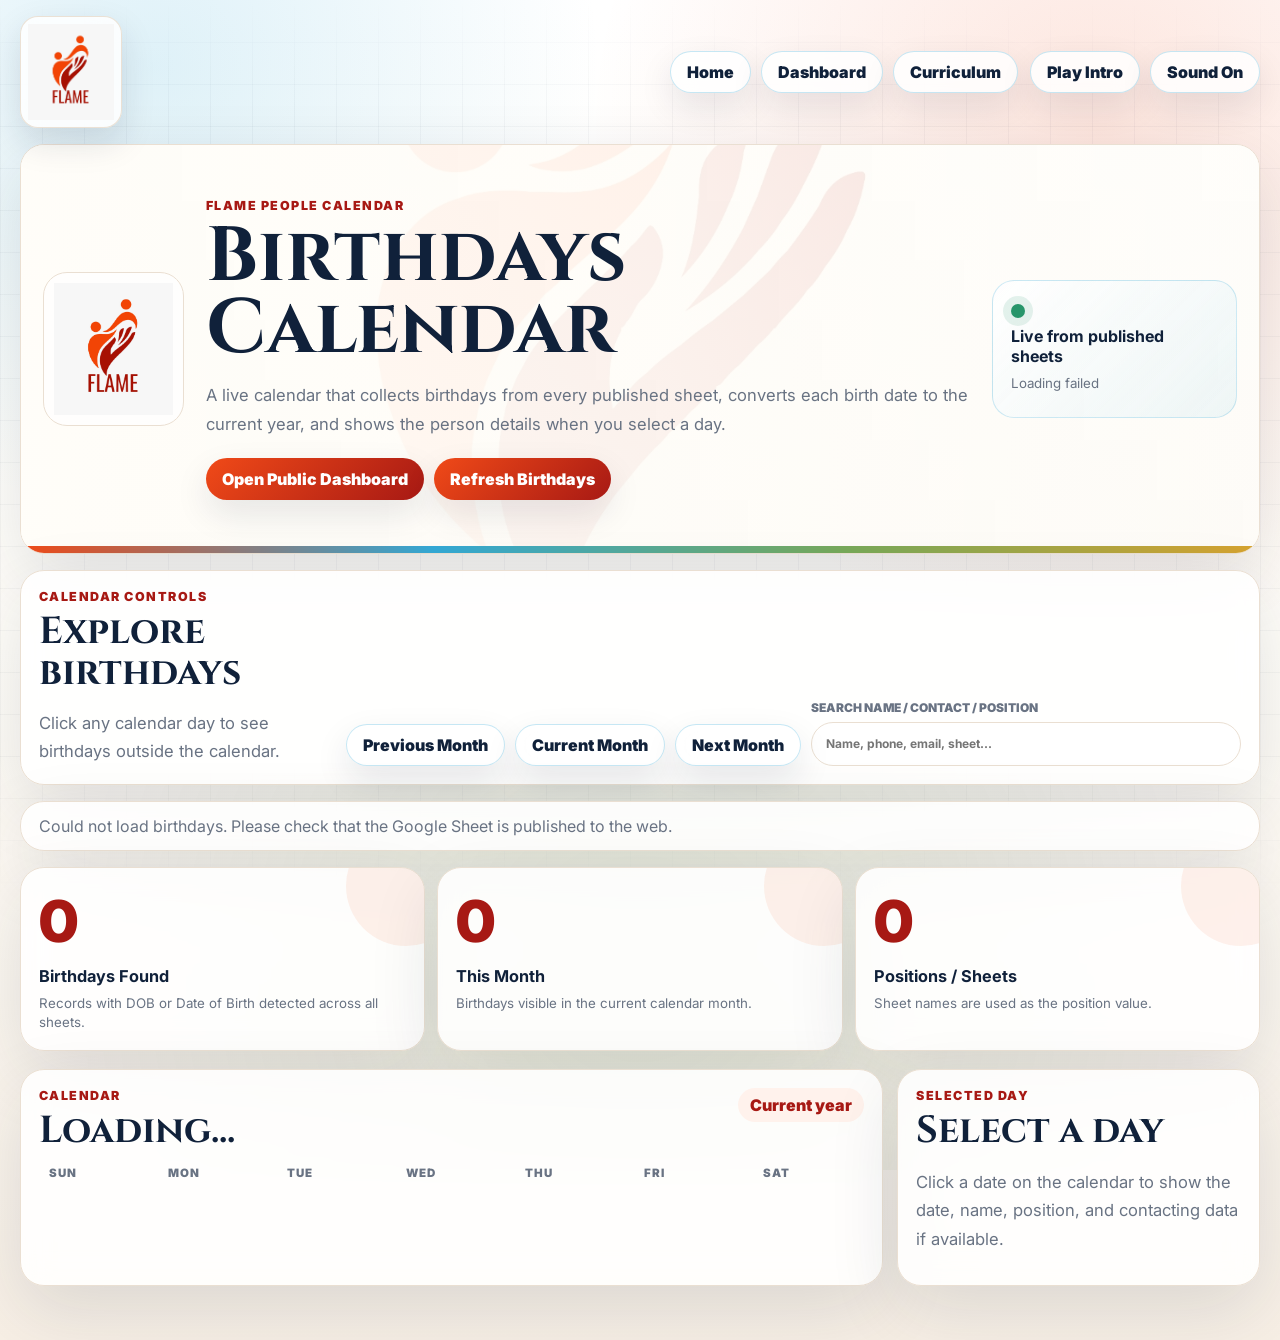
==== birthdays-calendar.html @ 9730a61a "Add files via upload" ====
<!DOCTYPE html>
<html lang="en">
  <head>
    <meta charset="UTF-8" />
    <meta name="viewport" content="width=device-width, initial-scale=1.0" />
    <title>FLAME Birthdays Calendar</title>
    <link rel="preconnect" href="https://fonts.googleapis.com" />
    <link rel="preconnect" href="https://fonts.gstatic.com" crossorigin />
    <link href="https://fonts.googleapis.com/css2?family=Cinzel:wght@500;600;700&family=Inter:wght@400;500;600;700;800;900&display=swap" rel="stylesheet" />
    <link rel="stylesheet" href="birthdays-calendar.css" />
  </head>
  <body>
    <div class="page-glow" aria-hidden="true"></div>

    <header class="site-header" aria-label="FLAME header">
      <a class="brand-mark" href="index.html" aria-label="FLAME Function home">
        <img src="flame-logo.png" alt="FLAME Function logo" />
      </a>
      <nav class="top-links" aria-label="Main links">
        <a href="index.html">Home</a>
        <a href="public-logs-dashboard.html">Dashboard</a>
        <a href="curriculum.html">Curriculum</a>
      </nav>
      <div class="media-controls" aria-label="Intro video controls">
        <button class="video-control" id="videoControl" type="button">Pause Intro</button>
        <button class="video-control sound-control" id="soundControl" type="button">Sound On</button>
      </div>
    </header>

    <main class="shell" id="top">
      <section class="hero-card" aria-labelledby="page-title">
        <video class="hero-video" id="introVideo" autoplay muted loop playsinline poster="flame-logo.png">
          <source src="intro.mp4" type="video/mp4" />
        </video>
        <div class="hero-overlay" aria-hidden="true"></div>

        <div class="hero-brand" aria-hidden="true">
          <img src="flame-logo.png" alt="" />
        </div>

        <div class="hero-copy">
          <p class="eyebrow">FLAME People Calendar</p>
          <h1 id="page-title">Birthdays Calendar</h1>
          <p>
            A live calendar that collects birthdays from every published sheet, converts each birth date to the current year, and shows the person details when you select a day.
          </p>
          <div class="hero-actions">
            <a class="button-link primary" href="public-logs-dashboard.html">Open Public Dashboard</a>
            <button id="refreshData" type="button">Refresh Birthdays</button>
          </div>
        </div>

        <aside class="live-panel" aria-label="Birthdays status">
          <span class="live-dot"></span>
          <strong>Live from published sheets</strong>
          <small id="lastUpdated">Loading...</small>
        </aside>
      </section>

      <section class="filters-card" aria-labelledby="filters-title">
        <div>
          <p class="eyebrow">Calendar Controls</p>
          <h2 id="filters-title">Explore birthdays</h2>
          <p class="section-note">Click any calendar day to see birthdays outside the calendar.</p>
        </div>
        <div class="controls-grid">
          <button id="previousMonth" type="button">Previous Month</button>
          <button id="todayButton" type="button">Current Month</button>
          <button id="nextMonth" type="button">Next Month</button>
          <label>
            Search name / contact / position
            <input id="birthdaySearch" type="search" placeholder="Name, phone, email, sheet..." autocomplete="off" />
          </label>
        </div>
      </section>

      <div class="status-banner is-visible" id="loadStatus" role="status">Loading birthdays...</div>

      <section class="story-strip" aria-label="Birthdays summary">
        <article>
          <span id="kpiBirthdays">0</span>
          <strong>Birthdays Found</strong>
          <small>Records with DOB or Date of Birth detected across all sheets.</small>
        </article>
        <article>
          <span id="kpiThisMonth">0</span>
          <strong>This Month</strong>
          <small>Birthdays visible in the current calendar month.</small>
        </article>
        <article>
          <span id="kpiSheets">0</span>
          <strong>Positions / Sheets</strong>
          <small>Sheet names are used as the position value.</small>
        </article>
      </section>

      <section class="calendar-layout">
        <article class="feature-card calendar-card" aria-labelledby="calendar-title">
          <div class="section-heading compact calendar-heading">
            <div>
              <p class="eyebrow">Calendar</p>
              <h2 id="calendarTitle">Loading...</h2>
            </div>
            <span class="year-pill" id="calendarYear">Current year</span>
          </div>
          <div class="weekday-grid" aria-hidden="true">
            <span>Sun</span><span>Mon</span><span>Tue</span><span>Wed</span><span>Thu</span><span>Fri</span><span>Sat</span>
          </div>
          <div id="calendarGrid" class="calendar-grid" aria-label="Birthdays calendar"></div>
        </article>

        <aside class="feature-card details-card" aria-labelledby="details-title">
          <div class="section-heading compact">
            <p class="eyebrow">Selected Day</p>
            <h2 id="detailsTitle">Select a day</h2>
            <p class="section-note" id="detailsNote">Click a date on the calendar to show the date, name, position, and contacting data if available.</p>
          </div>
          <div id="birthdayDetails" class="birthday-details"></div>
        </aside>
      </section>
    </main>

    <script src="birthdays-calendar.js"></script>
  </body>
</html>
---- birthdays-calendar.css ----
:root {
  --paper: #fffdf8;
  --soft: #f7efe5;
  --card: rgba(255, 255, 255, 0.88);
  --card-strong: #ffffff;
  --ink: #10213a;
  --muted: #697383;
  --line: #eadfd2;
  --flame: #f04a18;
  --flame-deep: #a71914;
  --sky: #34a9d6;
  --leaf: #78a95a;
  --gold: #d7a330;
  --good: #27956a;
  --danger: #c73535;
  --shadow: 0 24px 70px rgba(16, 33, 58, 0.12);
}

* { box-sizing: border-box; }
html { scroll-behavior: smooth; }

body {
  min-height: 100vh;
  margin: 0;
  color: var(--ink);
  font-family: Inter, system-ui, -apple-system, BlinkMacSystemFont, "Segoe UI", sans-serif;
  background:
    radial-gradient(circle at 12% 5%, rgba(52, 169, 214, 0.16), transparent 28rem),
    radial-gradient(circle at 86% 10%, rgba(240, 74, 24, 0.14), transparent 32rem),
    linear-gradient(180deg, #ffffff 0%, var(--paper) 48%, var(--soft) 100%);
}

body::before {
  position: fixed;
  inset: 0;
  z-index: -3;
  pointer-events: none;
  content: "";
  background-image:
    linear-gradient(rgba(16, 33, 58, 0.035) 1px, transparent 1px),
    linear-gradient(90deg, rgba(16, 33, 58, 0.035) 1px, transparent 1px);
  background-size: 42px 42px;
  mask-image: linear-gradient(to bottom, transparent, black 12%, black 84%, transparent);
}

.page-glow {
  position: fixed;
  inset: auto -20% -30% -20%;
  z-index: -2;
  height: 45vh;
  background: radial-gradient(circle, rgba(120, 169, 90, 0.13), transparent 62%);
}

.site-header {
  position: fixed;
  top: 16px;
  left: 50%;
  z-index: 30;
  display: grid;
  grid-template-columns: auto minmax(0, 1fr) auto;
  gap: 12px;
  align-items: center;
  width: min(1240px, calc(100% - 28px));
  transform: translateX(-50%);
  pointer-events: none;
}

.brand-mark,
.top-links,
.media-controls { pointer-events: auto; }

.brand-mark {
  display: grid;
  place-items: center;
  width: clamp(70px, 8vw, 104px);
  aspect-ratio: 1 / 1;
  padding: 7px;
  border: 1px solid rgba(234, 223, 210, 0.92);
  border-radius: 18px;
  background: rgba(255, 255, 255, 0.84);
  box-shadow: 0 14px 34px rgba(16, 33, 58, 0.13);
  backdrop-filter: blur(12px);
}

.brand-mark img { width: 100%; height: 100%; object-fit: contain; }

.top-links,
.media-controls {
  display: flex;
  flex-wrap: wrap;
  gap: 10px;
  justify-content: flex-end;
}

.top-links a,
.video-control,
button,
.button-link {
  min-height: 42px;
  padding: 0 16px;
  border: 1px solid rgba(52, 169, 214, 0.28);
  border-radius: 999px;
  color: var(--ink);
  font: inherit;
  font-weight: 900;
  text-decoration: none;
  background: rgba(255, 255, 255, 0.84);
  box-shadow: 0 14px 34px rgba(16, 33, 58, 0.1);
  cursor: pointer;
  backdrop-filter: blur(12px);
}

.top-links a,
.button-link {
  display: inline-flex;
  align-items: center;
  justify-content: center;
}

.button-link.primary,
.hero-actions button:first-of-type {
  border: 0;
  color: #ffffff;
  background: linear-gradient(135deg, var(--flame), var(--flame-deep));
}

button:hover,
.button-link:hover,
.top-links a:hover,
.video-control:hover,
input:hover {
  border-color: var(--sky);
  box-shadow: 0 10px 26px rgba(52, 169, 214, 0.16);
}

.shell {
  width: min(1240px, calc(100% - 28px));
  margin: 0 auto;
  padding: 144px 0 54px;
}

.hero-card,
.filters-card,
.story-strip article,
.feature-card,
.status-banner {
  border: 1px solid var(--line);
  border-radius: 24px;
  background: var(--card);
  box-shadow: var(--shadow);
  backdrop-filter: blur(14px);
}

.hero-card {
  position: relative;
  display: grid;
  grid-template-columns: auto minmax(0, 1fr) minmax(220px, 0.32fr);
  gap: 22px;
  align-items: center;
  min-height: 410px;
  padding: 22px;
  overflow: hidden;
}

.hero-card::after {
  position: absolute;
  inset: auto 0 0;
  height: 7px;
  content: "";
  background: linear-gradient(90deg, var(--flame), var(--sky), var(--leaf), var(--gold));
}

.hero-video,
.hero-overlay {
  position: absolute;
  inset: 0;
}

.hero-video {
  z-index: -2;
  width: 100%;
  height: 100%;
  object-fit: cover;
  opacity: 0.36;
  filter: saturate(1.14) contrast(1.02);
}

.hero-overlay {
  z-index: -1;
  background:
    linear-gradient(90deg, rgba(255, 253, 248, 0.95) 0%, rgba(255, 253, 248, 0.82) 52%, rgba(255, 253, 248, 0.62) 100%),
    linear-gradient(180deg, rgba(255, 255, 255, 0.08), rgba(248, 242, 234, 0.42));
}

.hero-brand {
  display: grid;
  place-items: center;
  width: clamp(96px, 11vw, 144px);
  aspect-ratio: 1 / 1;
  padding: 10px;
  border: 1px solid var(--line);
  border-radius: 24px;
  background: rgba(255, 255, 255, 0.78);
}

.hero-brand img { width: 100%; height: 100%; object-fit: contain; }

.eyebrow {
  margin: 0 0 8px;
  color: var(--flame-deep);
  font-size: 0.78rem;
  font-weight: 900;
  letter-spacing: 0.12em;
  text-transform: uppercase;
}

h1, h2, h3 { margin: 0; }
h1, h2 { font-family: Cinzel, Georgia, serif; }
h1 {
  max-width: 12ch;
  font-size: clamp(2.6rem, 6vw, 6rem);
  line-height: 0.94;
}
h2 { font-size: clamp(1.5rem, 3vw, 2.35rem); line-height: 1.08; }
h3 { font-size: 1.05rem; }

.hero-copy p:not(.eyebrow),
.section-note {
  max-width: 52rem;
  margin: 16px 0 0;
  color: var(--muted);
  font-size: 1.04rem;
  line-height: 1.7;
}

.hero-actions {
  display: flex;
  flex-wrap: wrap;
  gap: 10px;
  margin-top: 20px;
}

.live-panel {
  display: grid;
  gap: 8px;
  align-content: center;
  min-height: 138px;
  padding: 18px;
  border: 1px solid rgba(52, 169, 214, 0.24);
  border-radius: 22px;
  background: linear-gradient(135deg, rgba(255,255,255,0.88), rgba(52,169,214,0.08));
}

.live-dot {
  width: 14px;
  height: 14px;
  border-radius: 50%;
  background: var(--good);
  box-shadow: 0 0 0 8px rgba(39, 149, 106, 0.12);
}

.live-panel small { color: var(--muted); line-height: 1.45; }

.filters-card {
  display: grid;
  grid-template-columns: minmax(220px, 0.32fr) 1fr;
  gap: 20px;
  align-items: end;
  margin-top: 16px;
  padding: 18px;
}

.controls-grid {
  display: grid;
  grid-template-columns: auto auto auto minmax(220px, 1fr);
  gap: 10px;
  align-items: end;
}

label {
  display: grid;
  gap: 7px;
  color: var(--muted);
  font-size: 0.75rem;
  font-weight: 900;
  text-transform: uppercase;
}

input {
  width: 100%;
  min-height: 44px;
  padding: 0 14px;
  border: 1px solid var(--line);
  border-radius: 999px;
  color: var(--ink);
  font: inherit;
  font-weight: 700;
  background: #fff;
}

.status-banner {
  display: none;
  margin: 16px 0;
  padding: 14px 18px;
  color: var(--muted);
}
.status-banner.is-visible { display: block; }

.story-strip {
  display: grid;
  grid-template-columns: repeat(3, minmax(0, 1fr));
  gap: 12px;
  margin: 16px 0 18px;
}
.story-strip article {
  min-height: 154px;
  padding: 18px;
  position: relative;
  overflow: hidden;
}
.story-strip article::before {
  position: absolute;
  inset: -42px -42px auto auto;
  width: 120px;
  height: 120px;
  border-radius: 50%;
  content: "";
  background: rgba(240, 74, 24, 0.08);
}
.story-strip span {
  display: block;
  margin-bottom: 10px;
  color: var(--flame-deep);
  font-size: clamp(2rem, 5vw, 3.6rem);
  font-weight: 900;
  letter-spacing: -0.05em;
}
.story-strip strong { display: block; font-size: 1.02rem; }
.story-strip small { display: block; margin-top: 8px; color: var(--muted); line-height: 1.45; }

.calendar-layout {
  display: grid;
  grid-template-columns: minmax(0, 1fr) minmax(330px, 0.42fr);
  gap: 14px;
}

.feature-card { padding: 18px; }
.section-heading { margin-bottom: 14px; }
.section-heading.compact { margin: 0 0 14px; }
.calendar-heading {
  display: flex;
  align-items: flex-start;
  justify-content: space-between;
  gap: 14px;
}
.year-pill {
  display: inline-flex;
  align-items: center;
  min-height: 34px;
  padding: 0 12px;
  border-radius: 999px;
  color: var(--flame-deep);
  font-weight: 900;
  background: #fff2ec;
}

.weekday-grid,
.calendar-grid {
  display: grid;
  grid-template-columns: repeat(7, minmax(0, 1fr));
  gap: 8px;
}
.weekday-grid {
  margin-bottom: 8px;
  color: var(--muted);
  font-size: 0.72rem;
  font-weight: 900;
  letter-spacing: 0.08em;
  text-transform: uppercase;
}
.weekday-grid span { padding: 0 10px; }

.calendar-day {
  display: grid;
  grid-template-rows: auto 1fr auto;
  gap: 8px;
  min-height: 126px;
  padding: 10px;
  border: 1px solid var(--line);
  border-radius: 18px;
  text-align: left;
  background: #fff;
  box-shadow: none;
}
.calendar-day:hover,
.calendar-day.is-selected {
  border-color: var(--sky);
  box-shadow: 0 12px 28px rgba(52, 169, 214, 0.14);
}
.calendar-day.is-today { outline: 2px solid rgba(240, 74, 24, 0.2); }
.calendar-day.is-muted { opacity: 0.45; }
.day-number { font-weight: 900; }
.day-list {
  display: grid;
  gap: 5px;
  align-content: start;
  min-height: 44px;
}
.birthday-chip {
  overflow: hidden;
  padding: 5px 7px;
  border-radius: 999px;
  color: var(--good);
  font-size: 0.74rem;
  font-weight: 900;
  text-overflow: ellipsis;
  white-space: nowrap;
  background: rgba(39, 149, 106, 0.12);
}
.more-chip {
  color: var(--sky);
  font-size: 0.72rem;
  font-weight: 900;
}
.count-pill {
  justify-self: start;
  min-height: 24px;
  padding: 3px 9px;
  border-radius: 999px;
  color: var(--flame-deep);
  font-size: 0.72rem;
  font-weight: 900;
  background: rgba(240, 74, 24, 0.1);
}

.birthday-details {
  display: grid;
  gap: 10px;
  max-height: 760px;
  overflow: auto;
  padding-right: 3px;
}
.person-card {
  padding: 14px;
  border: 1px solid var(--line);
  border-radius: 18px;
  background: #fff;
}
.person-card h3 { margin-bottom: 8px; }
.meta-grid {
  display: grid;
  gap: 7px;
  margin-top: 10px;
}
.meta-row {
  display: grid;
  grid-template-columns: 90px 1fr;
  gap: 8px;
  padding: 8px;
  border-radius: 12px;
  color: var(--muted);
  background: #fff9f2;
  line-height: 1.35;
}
.meta-row strong { color: var(--ink); }
.empty-state {
  padding: 18px;
  border: 1px dashed var(--line);
  border-radius: 18px;
  color: var(--muted);
  background: rgba(255,255,255,0.72);
}

@media (max-width: 1080px) {
  .site-header { grid-template-columns: auto 1fr; }
  .media-controls { grid-column: 1 / -1; }
  .hero-card, .filters-card, .calendar-layout { grid-template-columns: 1fr; }
  .controls-grid { grid-template-columns: repeat(3, minmax(0, 1fr)); }
  .controls-grid label { grid-column: 1 / -1; }
}

@media (max-width: 720px) {
  .shell { width: min(100% - 18px, 1240px); padding-top: 176px; }
  .top-links, .media-controls { justify-content: flex-start; }
  .story-strip, .controls-grid { grid-template-columns: 1fr; }
  .calendar-day { min-height: 96px; padding: 8px; }
  .weekday-grid, .calendar-grid { gap: 5px; }
  .birthday-chip { display: none; }
  button, .button-link, .top-links a { width: 100%; }
  .hero-actions { display: grid; }
}
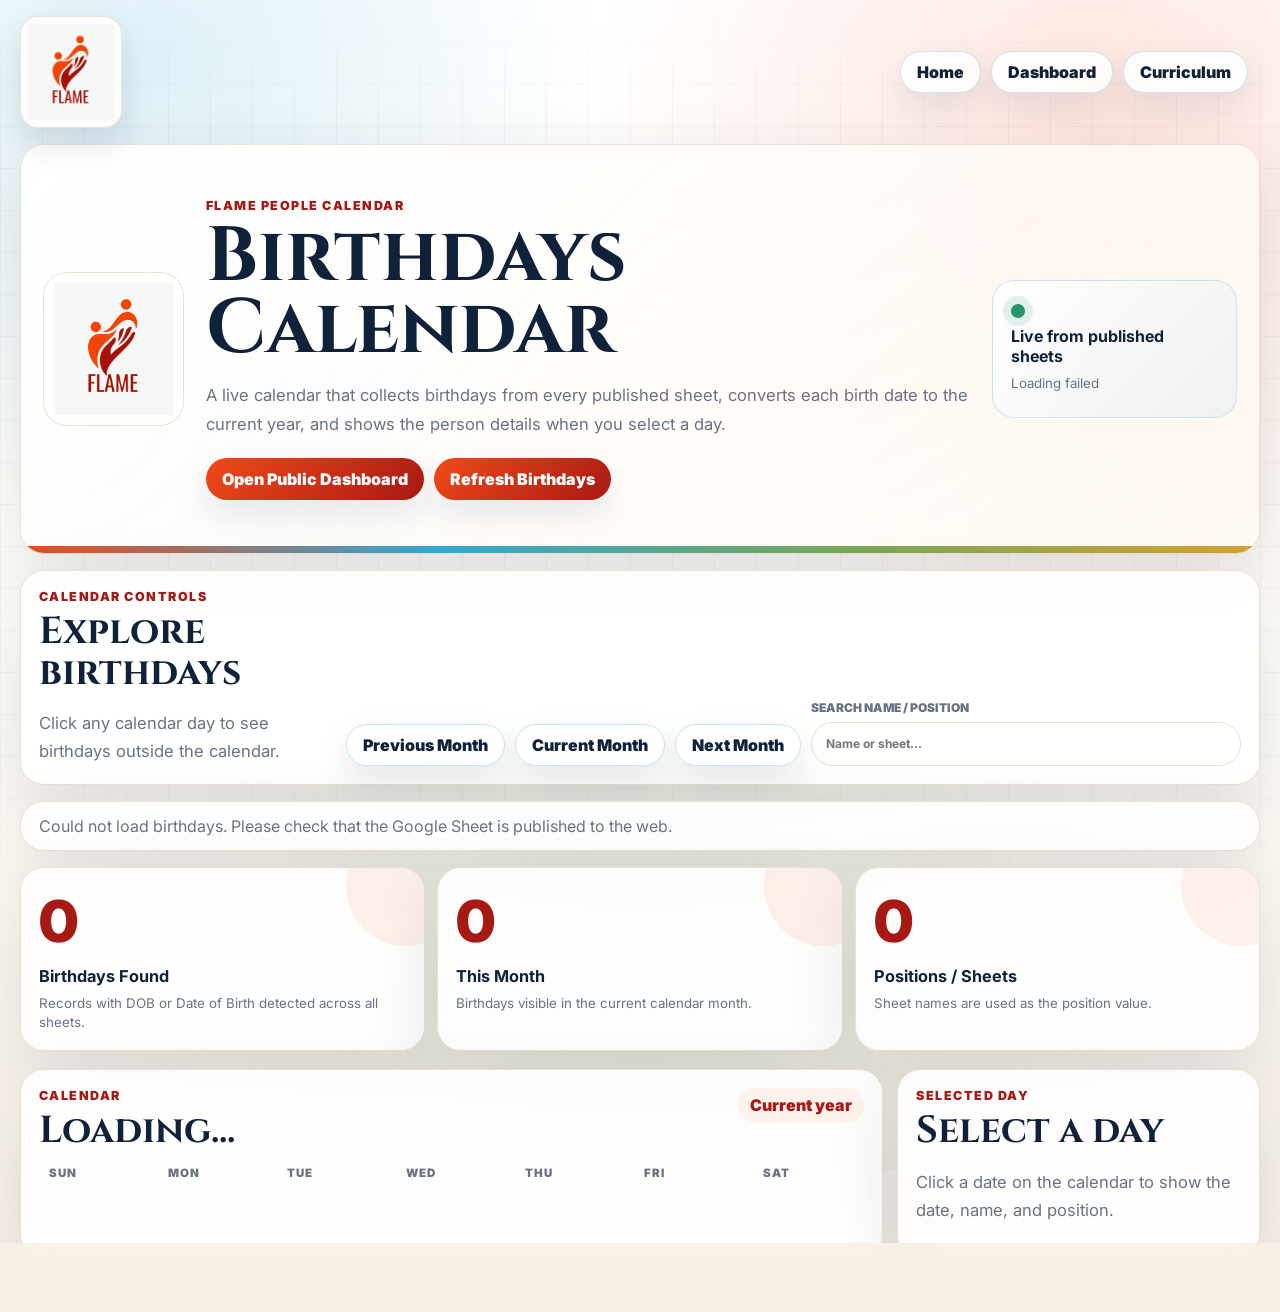
==== commit dd672ba3: "Add files via upload" ====
--- a/birthdays-calendar.html
+++ b/birthdays-calendar.html
@@ -21,19 +21,10 @@
         <a href="public-logs-dashboard.html">Dashboard</a>
         <a href="curriculum.html">Curriculum</a>
       </nav>
-      <div class="media-controls" aria-label="Intro video controls">
-        <button class="video-control" id="videoControl" type="button">Pause Intro</button>
-        <button class="video-control sound-control" id="soundControl" type="button">Sound On</button>
-      </div>
     </header>
 
     <main class="shell" id="top">
       <section class="hero-card" aria-labelledby="page-title">
-        <video class="hero-video" id="introVideo" autoplay muted loop playsinline poster="flame-logo.png">
-          <source src="intro.mp4" type="video/mp4" />
-        </video>
-        <div class="hero-overlay" aria-hidden="true"></div>
-
         <div class="hero-brand" aria-hidden="true">
           <img src="flame-logo.png" alt="" />
         </div>
@@ -68,8 +59,8 @@
           <button id="todayButton" type="button">Current Month</button>
           <button id="nextMonth" type="button">Next Month</button>
           <label>
-            Search name / contact / position
-            <input id="birthdaySearch" type="search" placeholder="Name, phone, email, sheet..." autocomplete="off" />
+            Search name / position
+            <input id="birthdaySearch" type="search" placeholder="Name or sheet..." autocomplete="off" />
           </label>
         </div>
       </section>
@@ -113,7 +104,7 @@
           <div class="section-heading compact">
             <p class="eyebrow">Selected Day</p>
             <h2 id="detailsTitle">Select a day</h2>
-            <p class="section-note" id="detailsNote">Click a date on the calendar to show the date, name, position, and contacting data if available.</p>
+            <p class="section-note" id="detailsNote">Click a date on the calendar to show the date, name, and position.</p>
           </div>
           <div id="birthdayDetails" class="birthday-details"></div>
         </aside>
--- a/birthdays-calendar.css
+++ b/birthdays-calendar.css
@@ -66,8 +66,7 @@
 }
 
 .brand-mark,
-.top-links,
-.media-controls { pointer-events: auto; }
+.top-links { pointer-events: auto; }
 
 .brand-mark {
   display: grid;
@@ -84,8 +83,7 @@
 
 .brand-mark img { width: 100%; height: 100%; object-fit: contain; }
 
-.top-links,
-.media-controls {
+.top-links {
   display: flex;
   flex-wrap: wrap;
   gap: 10px;
@@ -93,7 +91,6 @@
 }
 
 .top-links a,
-.video-control,
 button,
 .button-link {
   min-height: 42px;
@@ -127,7 +124,6 @@
 button:hover,
 .button-link:hover,
 .top-links a:hover,
-.video-control:hover,
 input:hover {
   border-color: var(--sky);
   box-shadow: 0 10px 26px rgba(52, 169, 214, 0.16);
@@ -160,6 +156,10 @@
   min-height: 410px;
   padding: 22px;
   overflow: hidden;
+  background:
+    linear-gradient(135deg, rgba(255,255,255,0.94), rgba(255,249,242,0.84)),
+    radial-gradient(circle at 82% 22%, rgba(240, 74, 24, 0.12), transparent 24rem),
+    radial-gradient(circle at 10% 78%, rgba(52, 169, 214, 0.12), transparent 22rem);
 }
 
 .hero-card::after {
@@ -170,27 +170,6 @@
   background: linear-gradient(90deg, var(--flame), var(--sky), var(--leaf), var(--gold));
 }
 
-.hero-video,
-.hero-overlay {
-  position: absolute;
-  inset: 0;
-}
-
-.hero-video {
-  z-index: -2;
-  width: 100%;
-  height: 100%;
-  object-fit: cover;
-  opacity: 0.36;
-  filter: saturate(1.14) contrast(1.02);
-}
-
-.hero-overlay {
-  z-index: -1;
-  background:
-    linear-gradient(90deg, rgba(255, 253, 248, 0.95) 0%, rgba(255, 253, 248, 0.82) 52%, rgba(255, 253, 248, 0.62) 100%),
-    linear-gradient(180deg, rgba(255, 255, 255, 0.08), rgba(248, 242, 234, 0.42));
-}
 
 .hero-brand {
   display: grid;
@@ -473,7 +452,6 @@
 
 @media (max-width: 1080px) {
   .site-header { grid-template-columns: auto 1fr; }
-  .media-controls { grid-column: 1 / -1; }
   .hero-card, .filters-card, .calendar-layout { grid-template-columns: 1fr; }
   .controls-grid { grid-template-columns: repeat(3, minmax(0, 1fr)); }
   .controls-grid label { grid-column: 1 / -1; }
@@ -481,7 +459,7 @@
 
 @media (max-width: 720px) {
   .shell { width: min(100% - 18px, 1240px); padding-top: 176px; }
-  .top-links, .media-controls { justify-content: flex-start; }
+  .top-links { justify-content: flex-start; }
   .story-strip, .controls-grid { grid-template-columns: 1fr; }
   .calendar-day { min-height: 96px; padding: 8px; }
   .weekday-grid, .calendar-grid { gap: 5px; }
